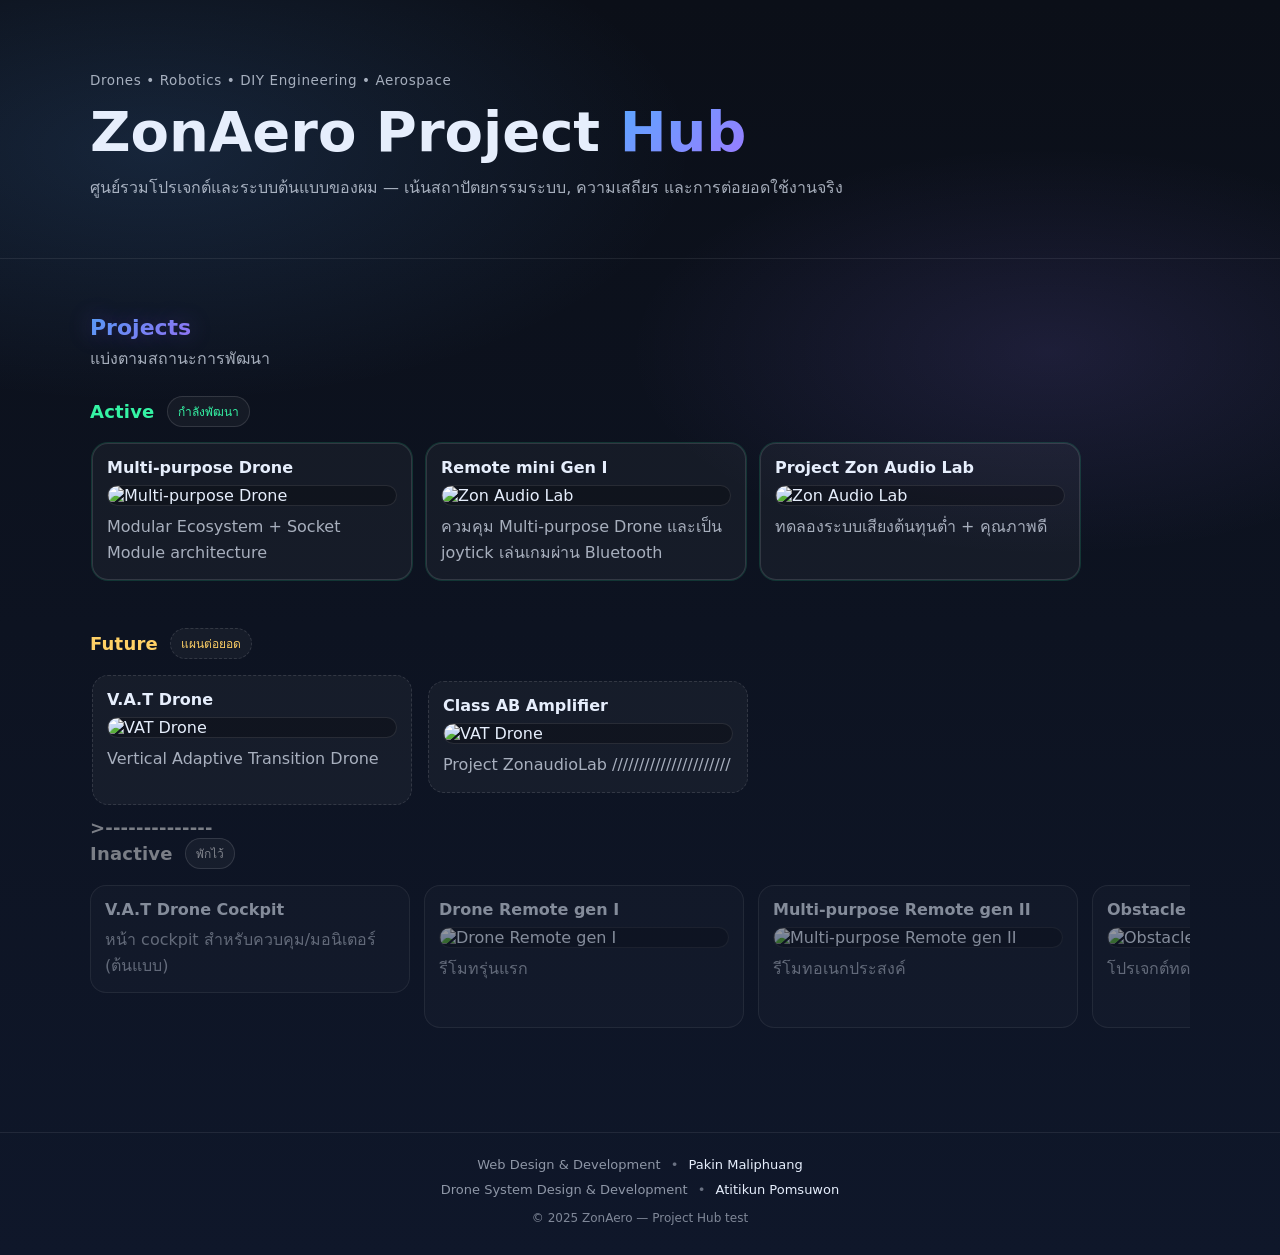
==== index.html @ 53c5eb9a "first commit" ====
<!doctype html>
<html lang="th">
<head>
  <meta charset="UTF-8" />
  <meta name="viewport" content="width=device-width, initial-scale=1.0" />
  <title>ZonAero | Project Hub</title>
  <link rel="stylesheet" href="index.css" />
</head>

<body>
  <script src="index.js"></script>
  <audio id="bootSound" preload="auto">
    <source src="audio/boost.mp3" type="audio/mpeg">
  </audio>
  <!-- HERO (Compact + Bigger Text) -->
  <header class="hero hero-compact" id="top">
    <div class="container">
      <div class="hero-mini reveal">
        <div class="hero-eyebrow">
          Drones • Robotics • DIY Engineering • Aerospace
        </div>

        <h1 class="hero-title">
          ZonAero Project <span>Hub</span>
        </h1>

        <p class="hero-sub">
          ศูนย์รวมโปรเจกต์และระบบต้นแบบของผม — เน้นสถาปัตยกรรมระบบ,
          ความเสถียร และการต่อยอดใช้งานจริง
        </p>
      </div>
    </div>
  </header>

  <main>
    <!-- PROJECTS -->
    <section class="section" id="projects">
      <div class="container">
        <h2 class="section-title reveal"><span class="bluetexT">Projects</span></h2>
        <p class="section-desc reveal">
          แบ่งตามสถานะการพัฒนา
        </p>

        <!-- ACTIVE -->
        <div class="block reveal">
          <div class="block-head">
            <h3 class="block-title active">Active</h3>
            <span class="block-tag active">กำลังพัฒนา</span>
          </div>

          <div class="hlist" aria-label="Active projects">
            <a class="card-link" href="Multi_purpose_drone_infor.html">
              <div class="card project active">
                <h3>Multi-purpose Drone</h3>
                <img src="images/Multi_purpose_Drone.jpg" alt="Multi-purpose Drone">
                <p>Modular Ecosystem + Socket Module architecture</p>
              </div>
            </a>

            <a class="card-link" href="Remote_mini_gen2_infor.html">
              <div class="card project active">
                <h3>Remote mini Gen I</h3>
                <img src="images/Remote_mini_gen2.jpg" alt="Zon Audio Lab">
                <p>ควมคุม Multi-purpose Drone และเป็น joytick เล่นเกมผ่าน Bluetooth</p>
              </div>
            </a>

            <div class="card project active">
              <h3>Project Zon Audio Lab</h3>
              <img src="images/ZonaudioLab.jpg" alt="Zon Audio Lab">
              <p>ทดลองระบบเสียงต้นทุนต่ำ + คุณภาพดี</p>
            </div>
          </div>
        </div>

        <!-- FUTURE -->
        <div class="block reveal">
          <div class="block-head">
            <h3 class="block-title future">Future</h3>
            <span class="block-tag future">แผนต่อยอด</span>
          </div>

          <div class="hlist" aria-label="Future projects">
            <div class="card project future">
              <h3>V.A.T Drone</h3>
              <img src="images/vat-drone.jpg" alt="VAT Drone">
              <p>Vertical Adaptive Transition Drone</p>
            </div>

          <div class="hlist" aria-label="Future projects">
            <div class="card project future">
              <h3>Class AB Amplifier</h3>
              <img src="images/ClassABAmp.jpg" alt="VAT Drone">
              <p>Project ZonaudioLab //////////////////////</p>
            </div>
          </div>
        </div>
        
        <div class="container"> 
          <h3 class="block-title inactive">>--------------</h3>
        </div>

        <!-- INACTIVE -->
        <div class="block reveal">
          <div class="block-head">
            <h3 class="block-title inactive">Inactive</h3>
            <span class="block-tag inactive">พักไว้</span>
          </div>

          <div class="hlist" aria-label="Inactive projects">
            <!-- ถ้าคุณยังอยากเก็บ cockpit เป็น inactive ใส่ไว้ได้ -->
            <a class="card-link" href="VAT_Drone_Controll.html">
              <div class="card project inactive">
                <h3>V.A.T Drone Cockpit</h3>
                <p>หน้า cockpit สำหรับควบคุม/มอนิเตอร์ (ต้นแบบ)</p>
              </div>
            </a>

            <div class="card project inactive">
              <h3>Drone Remote gen I</h3>
              <img src="images/Multi_purpose_Remote.jpg" alt="Drone Remote gen I">
              <p>รีโมทรุ่นแรก</p>
            </div>

            <div class="card project inactive">
              <h3>Multi-purpose Remote gen II</h3>
              <img src="images/Remote_gen_2.jpg" alt="Multi-purpose Remote gen II">
              <p>รีโมทอเนกประสงค์</p>
            </div>

            <div class="card project inactive">
              <h3>Obstacle Avoid Robot</h3>
              <img src="images/what_the_fuxk.jpg" alt="Obstacle Avoid Robot">
              <p>โปรเจกต์ทดลอง</p>
            </div>

            <div class="card project inactive">
              <h3>สถานีตรวจวัดภัยธรรมชาติ</h3>
              <img src="images/plan_B.jpg" alt="Disaster Monitoring Station">
              <p>แนวคิดสถานีตรวจวัดภัยธรรมชาติ (Plan B)</p>
            </div>
          </div>
        </div>

      </div>
    </section>
  </main>

  <footer>
  <div class="container footer-credit">

    <div class="credit-line">
      <span class="role">Web Design & Development</span>
      <span class="dot">•</span>
      <span class="name">Pakin Maliphuang</span>
    </div>

    <div class="credit-line">
      <span class="role">Drone System Design & Development</span>
      <span class="dot">•</span>
      <span class="name">Atitikun Pomsuwon</span>
    </div>

    <p class="copyright">
      © 2025 ZonAero — Project Hub test
    </p>

  </div>
</footer>
</body>
</html>
---- index.css ----
:root{
  --bg:#0b0f18;
  --bg2:#0f172a;
  --text:#e6eefc;
  --muted: rgba(230,238,252,.7);
  --line: rgba(255,255,255,.12);
  --brand:#5aa7ff;
  --brand2:#9b7bff;

  --active:#35f3a4;
  --future:#ffd166;
  --inactive:rgba(255,255,255,.45);

  --radius:16px;
}

*{ box-sizing:border-box; }

html{
  overflow-x:hidden;
  overflow-y:auto;
  scroll-behavior:auto;
}

body{
  margin:0;
  font-family: system-ui, Arial, sans-serif;
  background:
    radial-gradient(900px 420px at 12% 12%, rgba(90,167,255,.14), transparent 60%),
    radial-gradient(700px 340px at 82% 28%, rgba(155,123,255,.12), transparent 60%),
    linear-gradient(180deg, var(--bg), var(--bg2));
  color:var(--text);
}

/* ---------- HERO (compact แต่ใหญ่ขึ้น) ---------- */
.hero-compact{
  padding: 72px 0 56px;
  border-bottom: 1px solid rgba(255,255,255,.08);
}

.container{
  width:min(1100px, 92vw);
  margin:auto;
}

.hero-mini{
  max-width: 860px;
}

.hero-eyebrow{
  font-size: 13.5px;
  letter-spacing: .6px;
  color: var(--muted);
  margin-bottom: 14px;
}

.hero-title{
  margin:0 0 12px;
  font-size: clamp(36px, 5.2vw, 56px);
  line-height: 1.08;
}

.hero-title span{
  background: linear-gradient(135deg, var(--brand), var(--brand2));
  -webkit-background-clip:text;
  background-clip:text;
  color:transparent;
}

.hero-sub{
  margin:0;
  color: var(--muted);
  line-height: 1.75;
  max-width: 760px;
  font-size: 16px;
}

/* ---------- Sections ---------- */
.section{
  padding: 56px 0;
}

.section-title{
  margin:0 0 6px;
  font-size: 22px;
}

.section-desc{
  margin:0 0 24px;
  color: var(--muted);
  line-height: 1.6;
}

/* กัน parent ปิดการเลื่อนโดยไม่ตั้งใจ */
.section, .container, .block{
  overflow: visible;
}

/* ---------- Blocks ---------- */
.block{ margin-bottom: 36px; }

.block-head{
  display:flex;
  align-items:center;
  gap:12px;
  margin-bottom: 10px;
}

.block-title{
  margin:0;
  font-size: 18px;
  letter-spacing: .2px;
}

.block-title.active{ color: var(--active); }
.block-title.future{ color: var(--future); }
.block-title.inactive{ color: var(--inactive); }

.block-tag{
  font-size: 12px;
  padding: 5px 10px;
  border-radius: 999px;
  border:1px solid var(--line);
  background: rgba(255,255,255,.04);
}

.block-tag.active{ color: var(--active); }
.block-tag.future{ color: var(--future); border-style:dashed; }
.block-tag.inactive{ color: var(--inactive); }

/* ---------- Horizontal list (FIX: เลื่อนได้จริง) ---------- */
.hlist{
  display:flex;
  gap:14px;

  overflow-x: auto !important;
  overflow-y: hidden;

  padding: 6px 2px 12px;

  /* ลื่นบนมือถือ/ทัชแพด */
  -webkit-overflow-scrolling: touch;
  scroll-behavior: smooth;

  /* สำคัญ: ให้ gesture ไปทาง X ได้จริง */
  touch-action: pan-x;
  overscroll-behavior-x: contain;

  /* snap ให้ดูพรีเมียม */
  scroll-snap-type:x mandatory;
}

.hlist > *{
  flex: 0 0 auto;         /* สำคัญ: กันยุบ */
  scroll-snap-align:start;
}

/* scrollbar แนวนอนแบบสุภาพ */
.hlist::-webkit-scrollbar{ height: 8px; }
.hlist::-webkit-scrollbar-track{ background: transparent; }
.hlist::-webkit-scrollbar-thumb{
  background: rgba(255,255,255,.14);
  border-radius: 999px;
}

/* ---------- Cards ---------- */
.card{
  width: min(320px, 82vw);
  border:1px solid rgba(255,255,255,.12);
  border-radius: var(--radius);
  padding:14px;
  background: rgba(255,255,255,.04);
  transition: transform .18s ease, border-color .18s ease, background .18s ease, opacity .18s ease;
}

.card:hover{
  transform: translateY(-2px);
  border-color: rgba(255,255,255,.20);
  background: rgba(255,255,255,.06);
}

.card h3{ margin:0 0 8px; font-size: 16px; }
.card p{ margin:8px 0 0; color: var(--muted); line-height: 1.6; }

.project img{
  width:100%;
  height:auto;
  border-radius: 12px;
  margin-top: 8px;
  display:block;
  border: 1px solid rgba(255,255,255,.10);
  background: rgba(0,0,0,.25);
}

.card-link{
  text-decoration:none;
  color: inherit;
  display:block;
}

/* state differences */
.card.active{ box-shadow: 0 0 0 1px rgba(53,243,164,.16); }
.card.future{ border-style:dashed; }
.card.inactive{ opacity:.55; }
.card.inactive:hover{ opacity:.78; }

/* ---------- Footer ---------- */
footer{
  border-top:1px solid rgba(255,255,255,.08);
  padding:18px 0;
  color:var(--muted);
  font-size: 13px;
}

/* ---------- Reveal ---------- */
.reveal{
  opacity:0;
  transform:translateY(18px);
  transition: opacity .55s ease, transform .55s ease;
  will-change: opacity, transform;
}
.reveal.show{
  opacity:1;
  transform:none;
}

/* ---------- Mobile ---------- */
@media (max-width: 600px){
  .hero-compact{ padding: 60px 0 44px; }
  .hero-title{ font-size: clamp(34px, 8vw, 46px); }
  .hero-sub{ font-size: 15px; }
  .section{ padding: 46px 0; }
}
/* ---------- Popular Credit Style ---------- */
.footer-credit{
  text-align:center;
  font-size:13px;
  color:var(--muted);
}

.credit-line{
  margin: 4px 0;
  line-height: 1.6;
}

.credit-line .role{
  opacity:.85;
}

.credit-line .dot{
  margin: 0 6px;
  opacity:.6;
}

.credit-line .name{
  color: var(--text);
  font-weight: 500;
}

.copyright{
  margin-top: 10px;
  font-size:12px;
  opacity:.75;
}

.bluetexT{
  background: linear-gradient(135deg, rgba(90,167,255,.95), rgba(155,123,255,.95));
  -webkit-background-clip: text;
  background-clip:text;
  color: transparent;
  font-weight: 900;
  text-shadow: 0 0 22px rgba(135, 102, 255, 0.336);
}
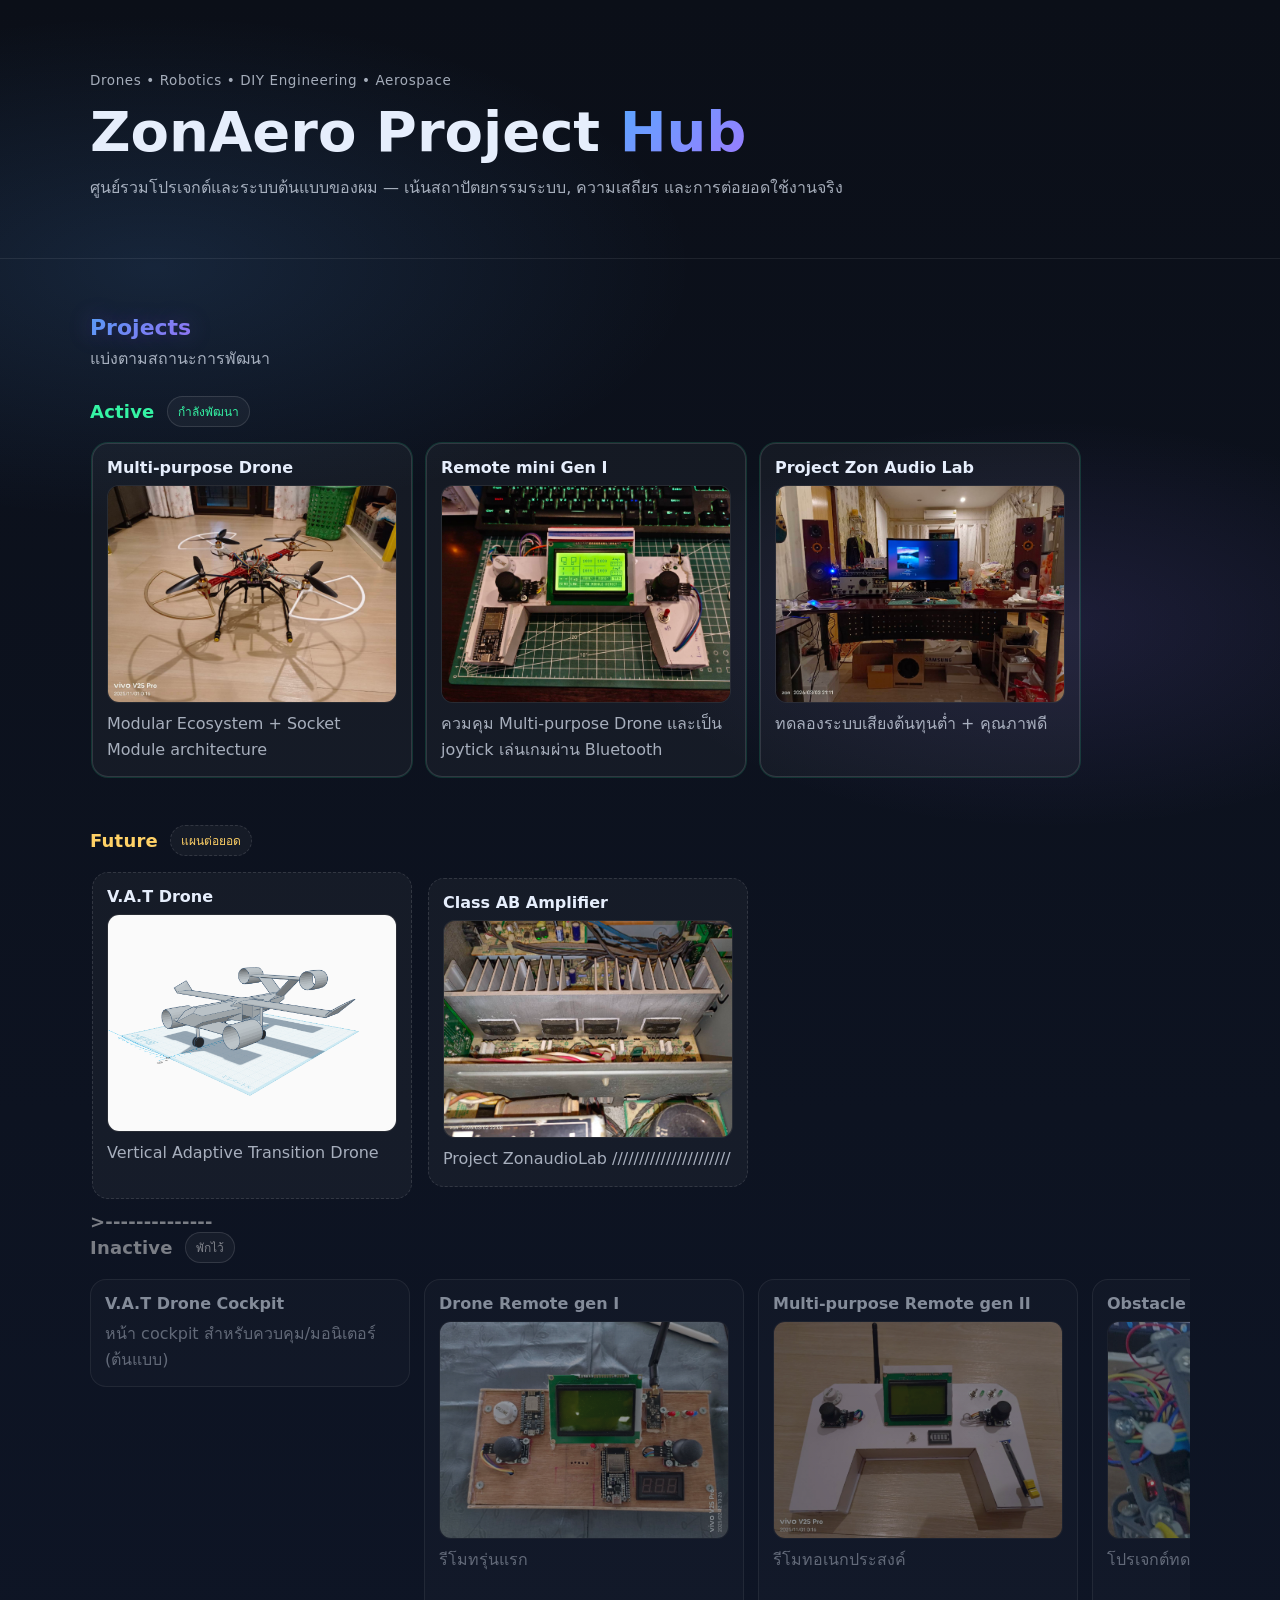
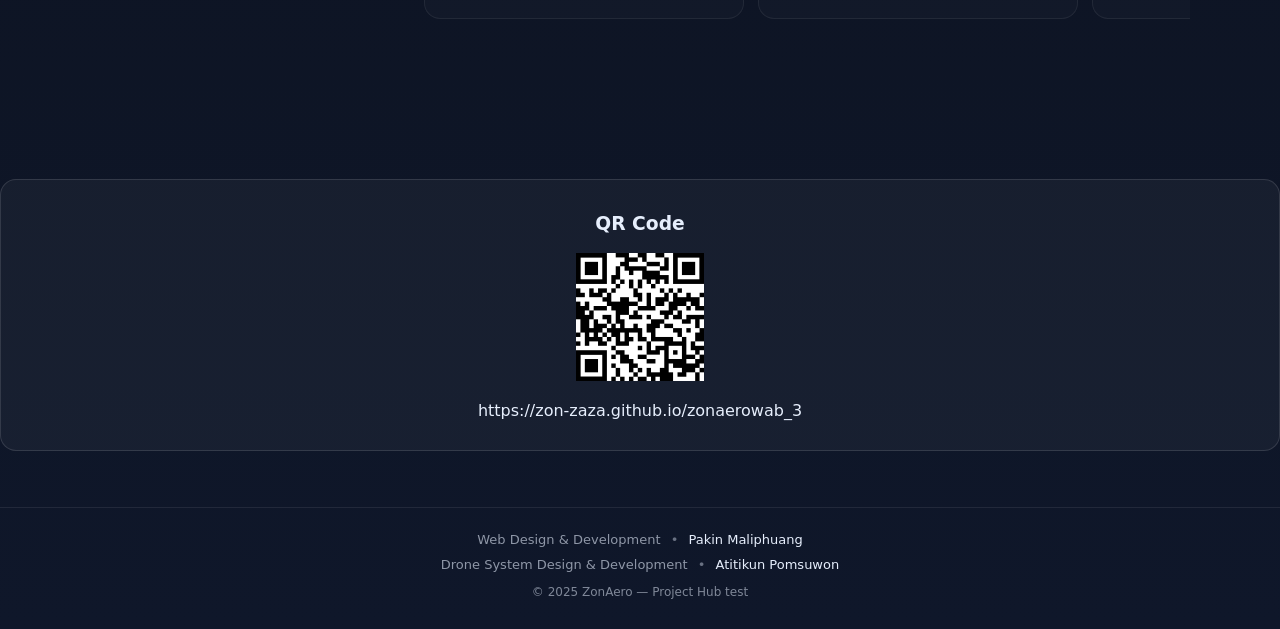
==== commit 23d96b2d: "001" ====
--- a/index.html
+++ b/index.html
@@ -144,6 +144,15 @@
 
       </div>
     </section>
+
+    <section class="section">
+      <div class="center">
+        <h3>QR Code</h3>
+        <img src="ZonAeroWab_3_QRCode_Main.png" alt="Zon Audio Lab">
+        <p>https://zon-zaza.github.io/zonaerowab_3</p>
+      </div>
+    </section>
+
   </main>
 
   <footer>
--- a/index.css
+++ b/index.css
@@ -198,6 +198,15 @@
   display:block;
 }
 
+.center {
+  text-align: center;
+  border:1px solid rgba(255,255,255,.12);
+  border-radius: var(--radius);
+  padding:14px;
+  background: rgba(255,255,255,.04);
+  transition: transform .18s ease, border-color .18s ease, background .18s ease, opacity .18s ease;
+}
+
 /* state differences */
 .card.active{ box-shadow: 0 0 0 1px rgba(53,243,164,.16); }
 .card.future{ border-style:dashed; }
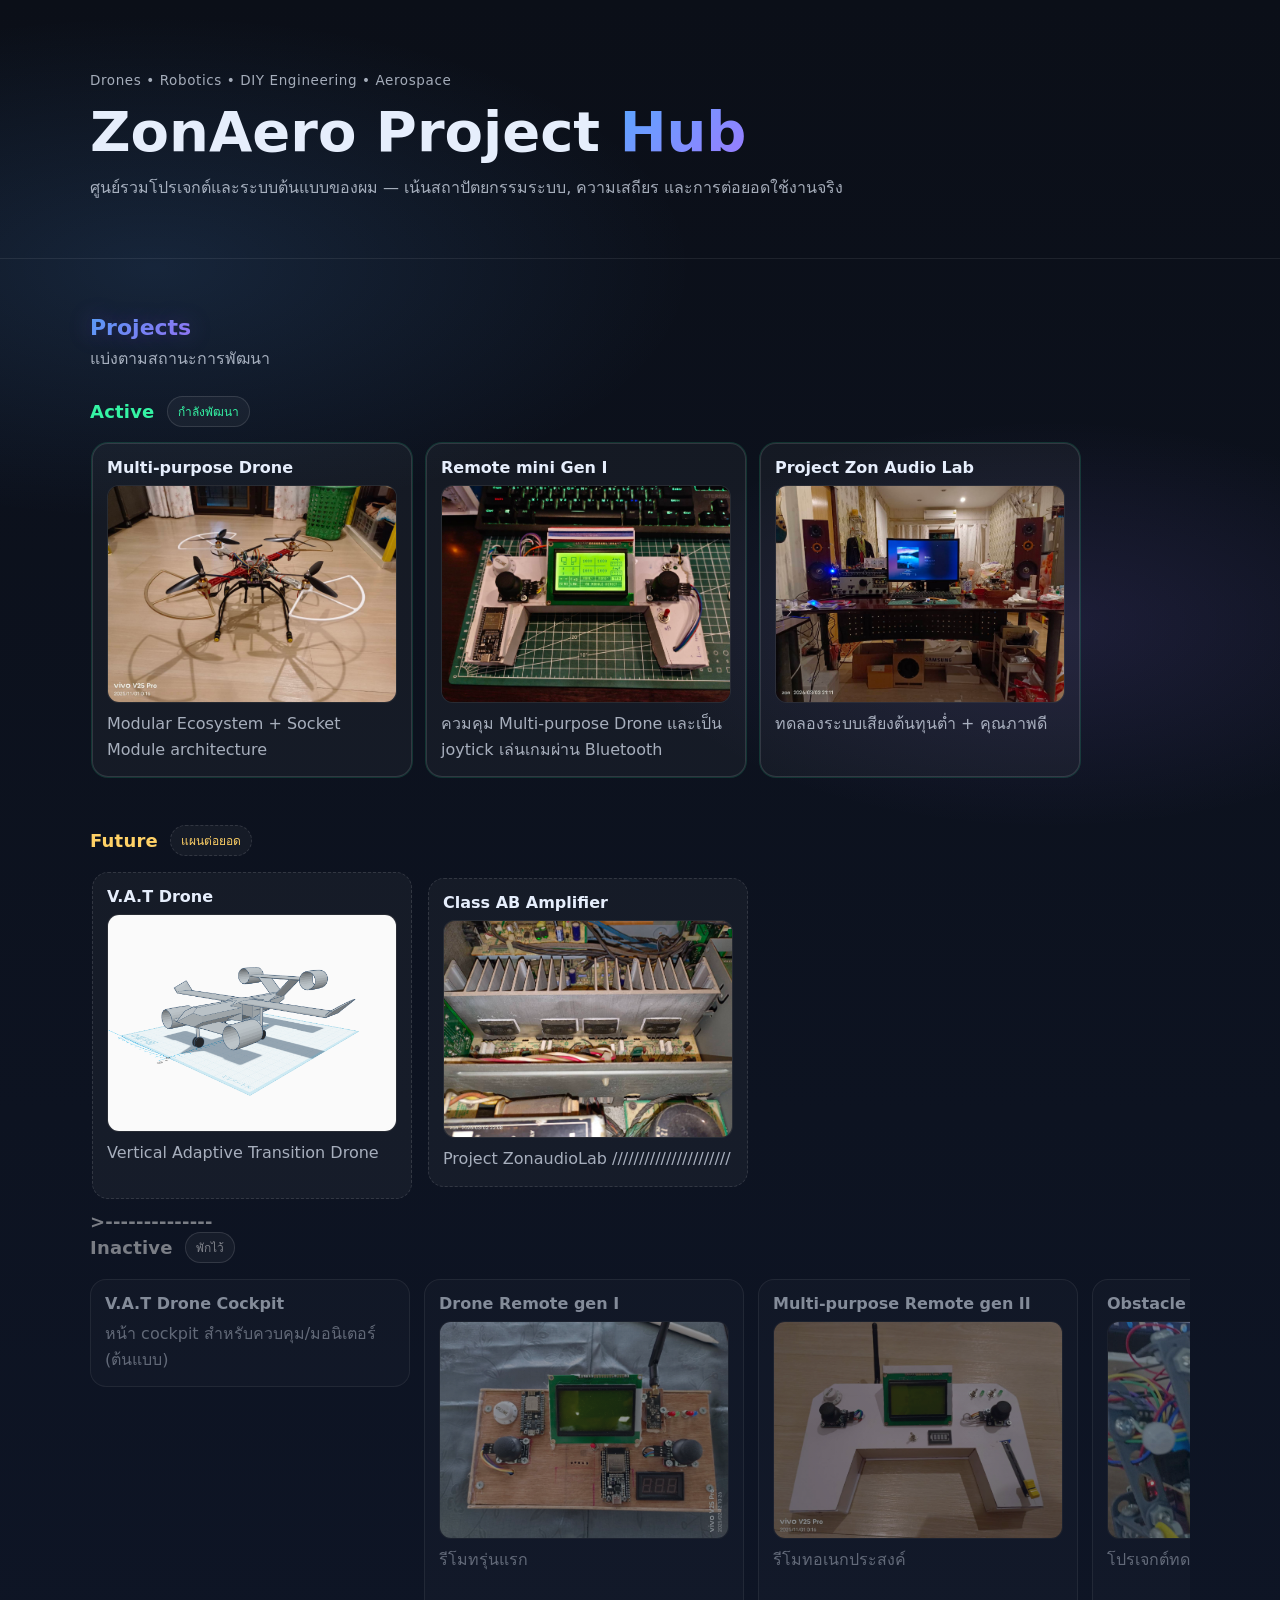
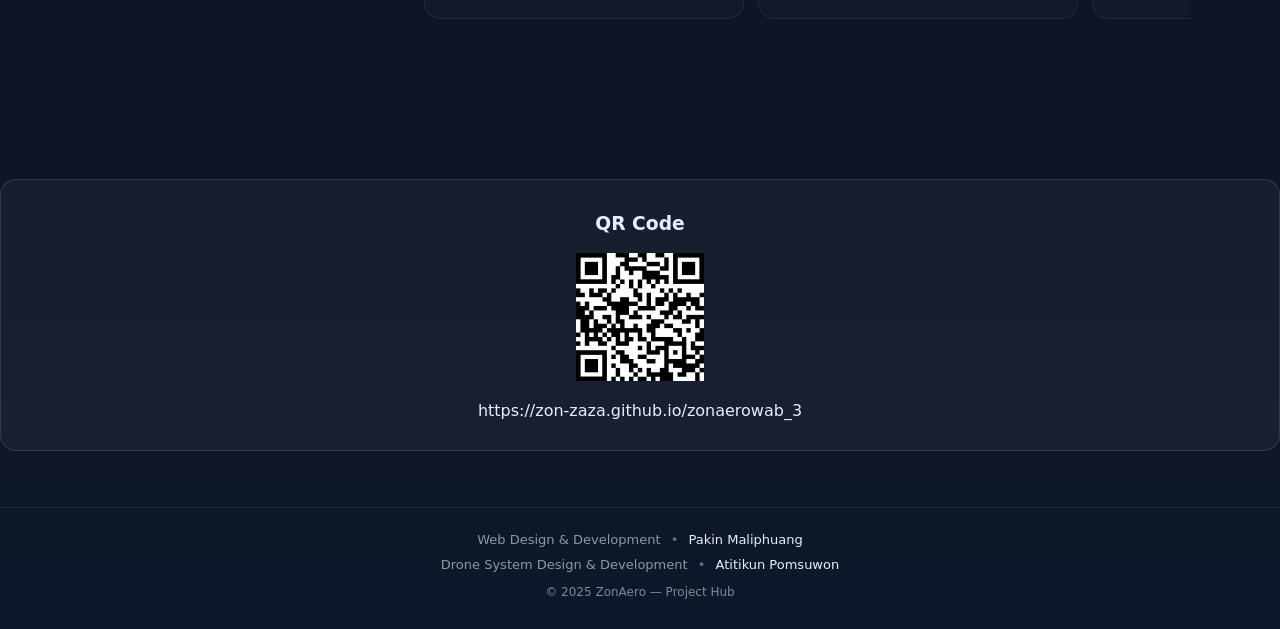
==== commit 3520e028: "003" ====
--- a/index.html
+++ b/index.html
@@ -171,7 +171,7 @@
     </div>
 
     <p class="copyright">
-      © 2025 ZonAero — Project Hub test
+      © 2025 ZonAero — Project Hub
     </p>
 
   </div>
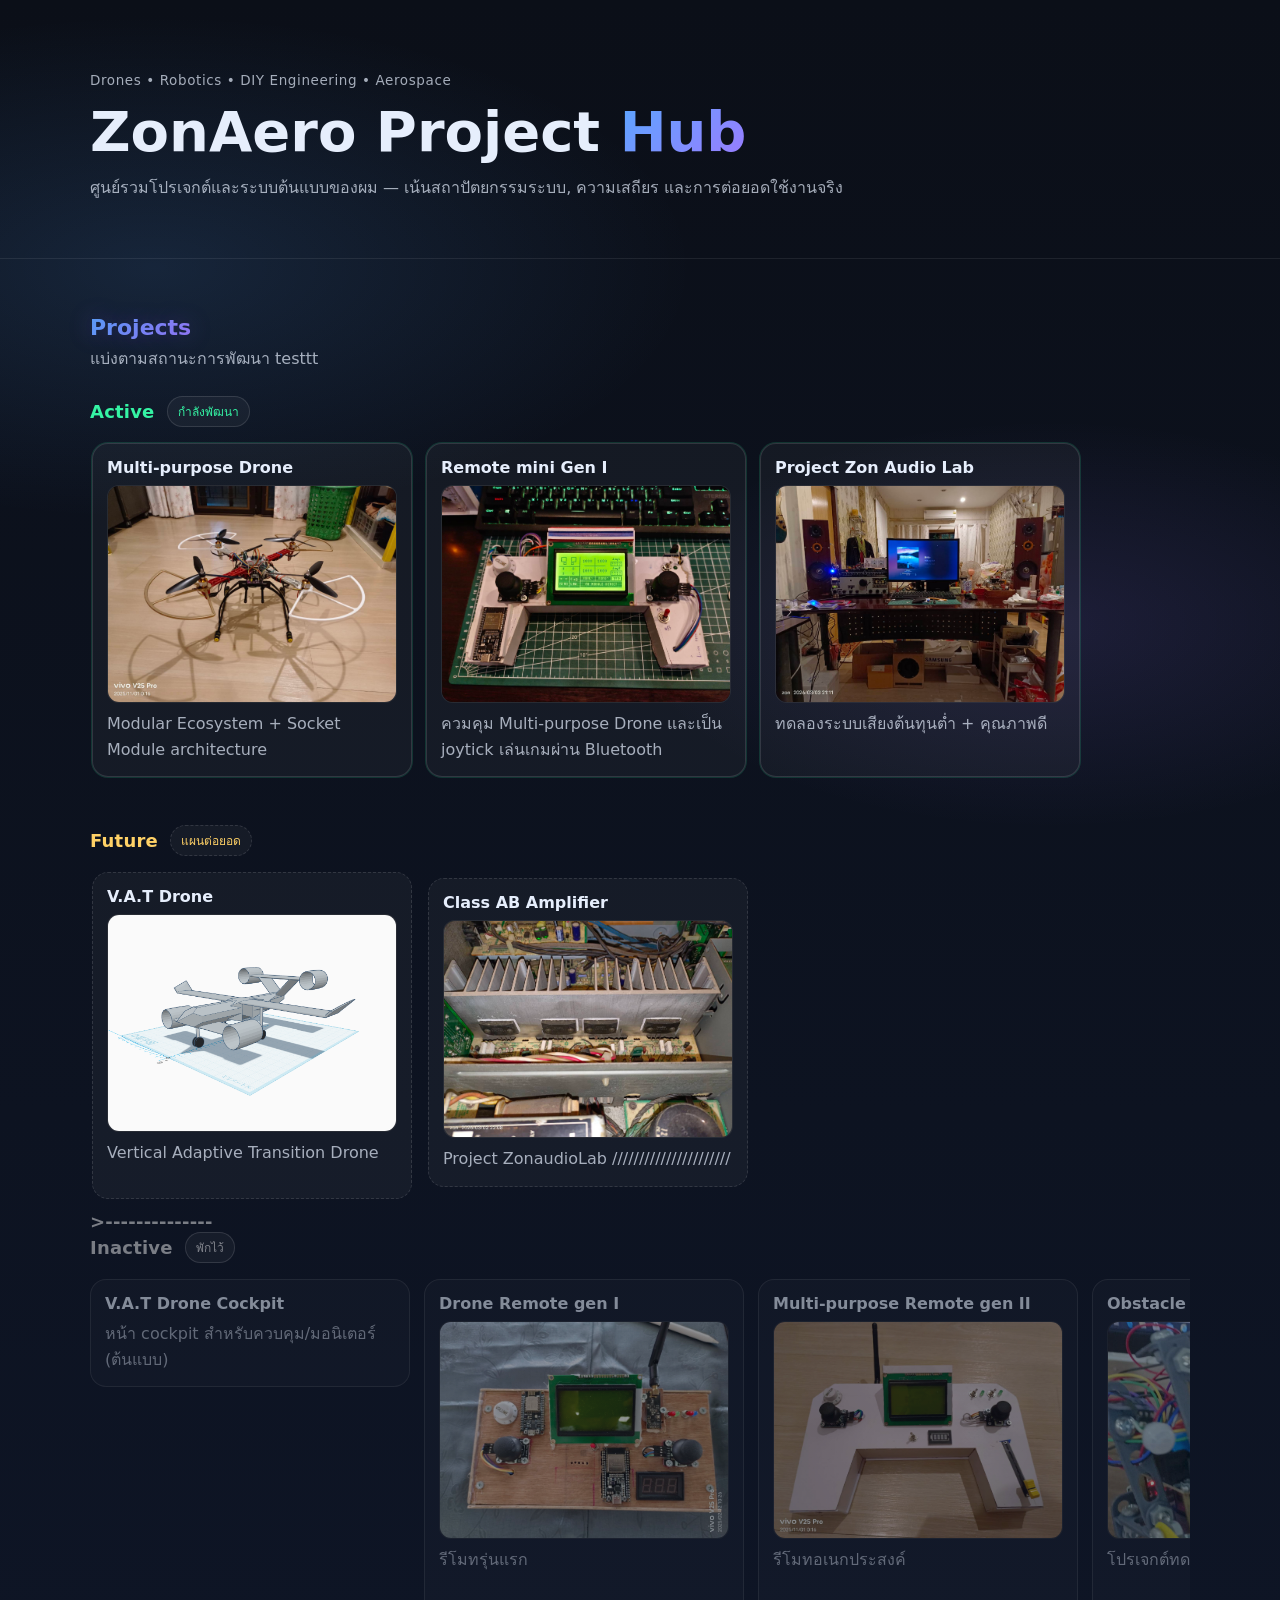
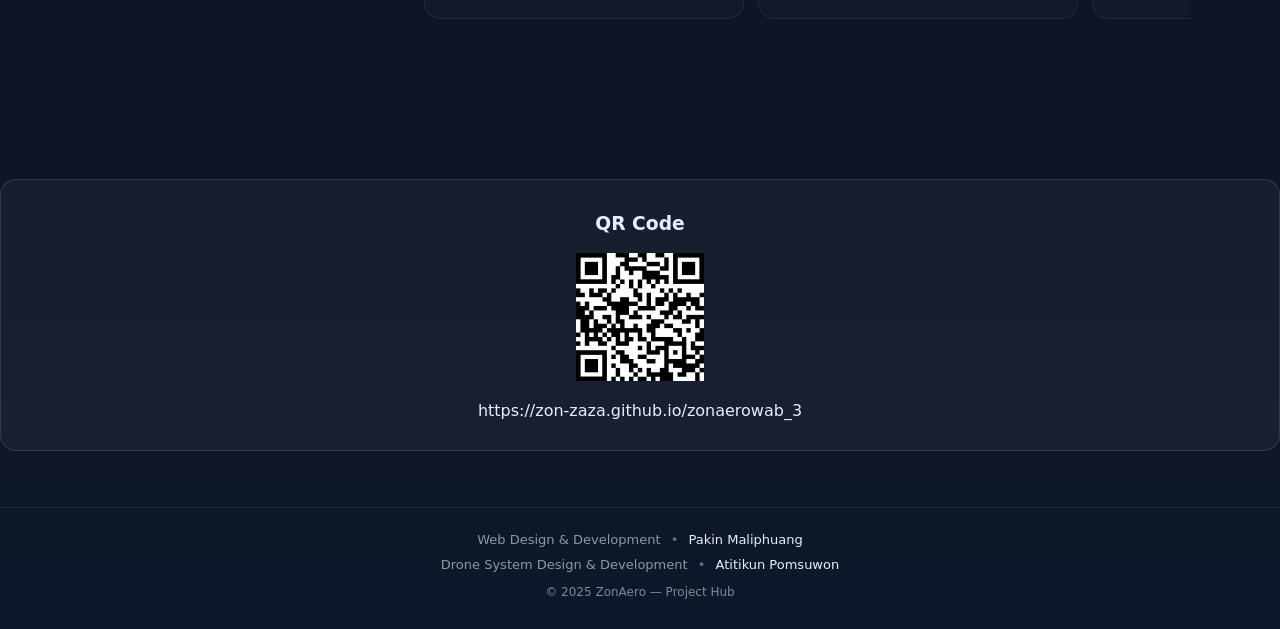
==== commit 89d5f656: "index.html を更新" ====
--- a/index.html
+++ b/index.html
@@ -38,7 +38,7 @@
       <div class="container">
         <h2 class="section-title reveal"><span class="bluetexT">Projects</span></h2>
         <p class="section-desc reveal">
-          แบ่งตามสถานะการพัฒนา
+          แบ่งตามสถานะการพัฒนา testtt
         </p>
 
         <!-- ACTIVE -->
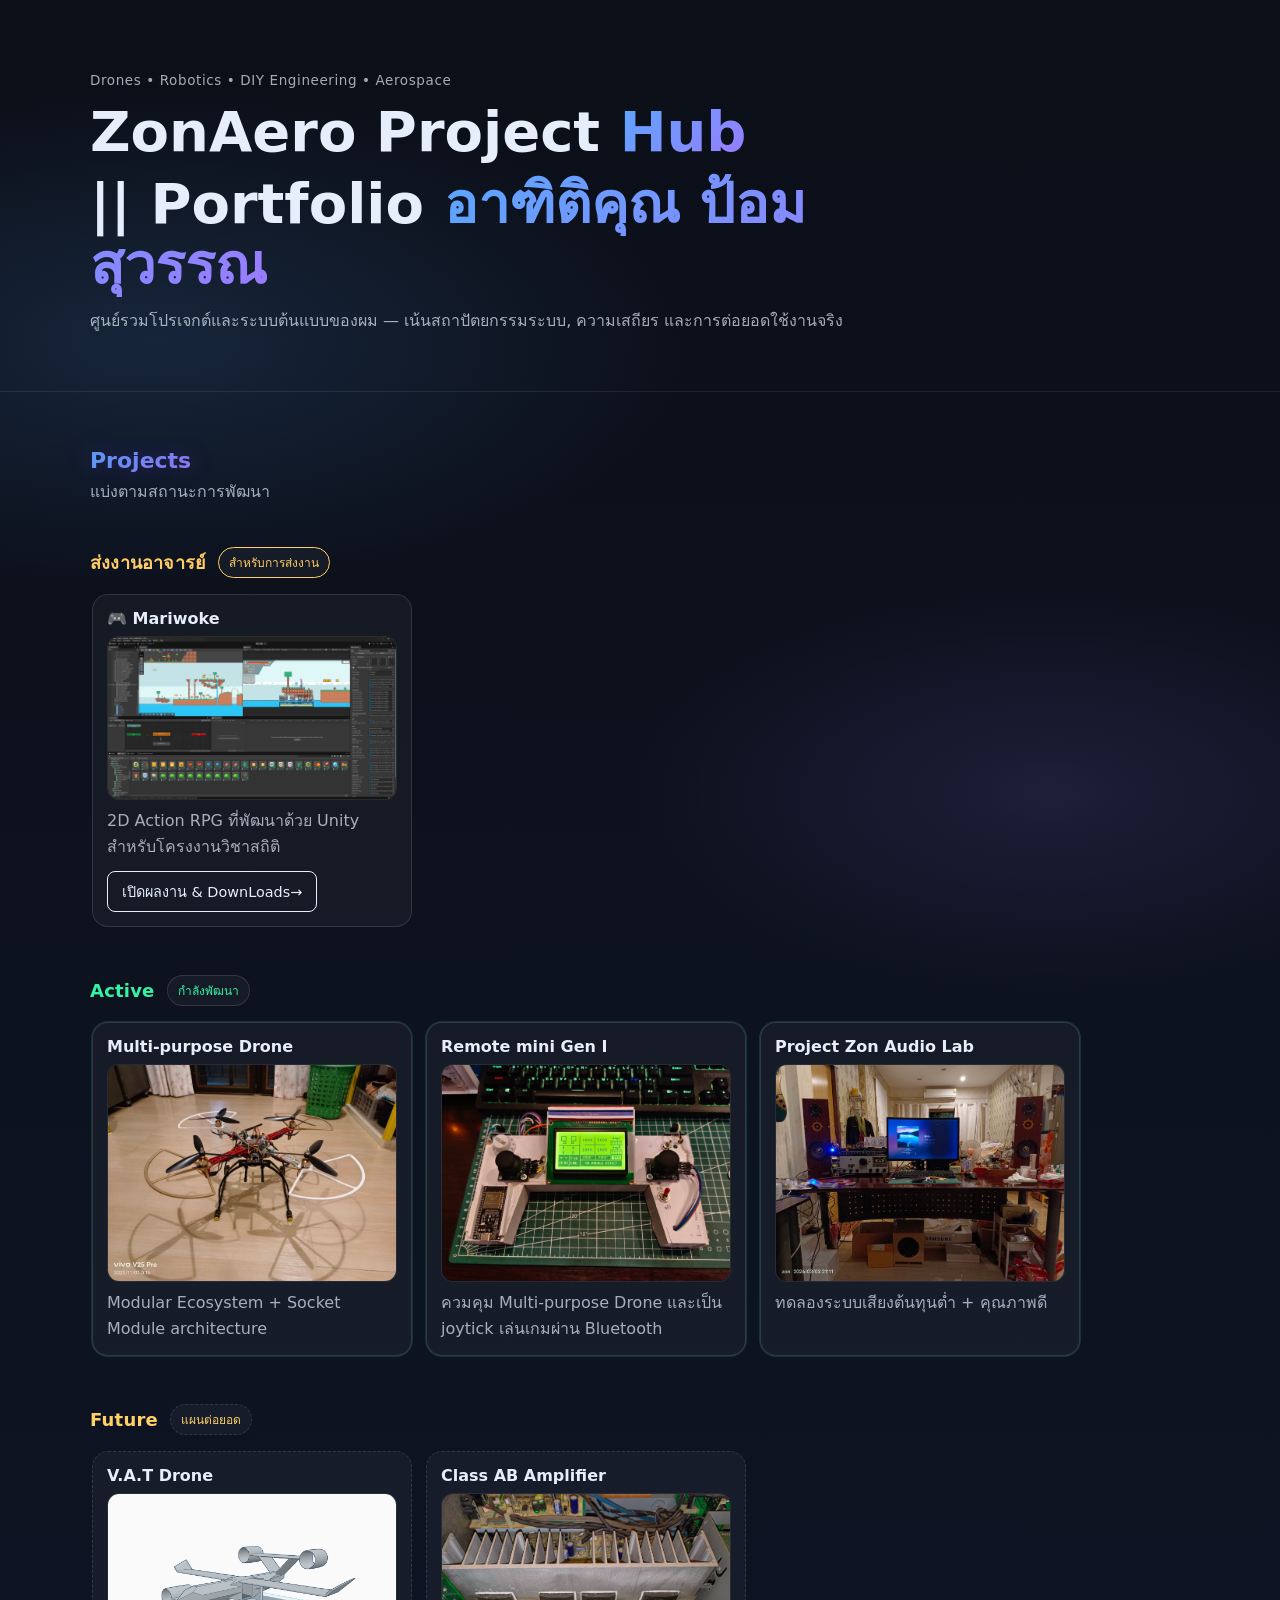
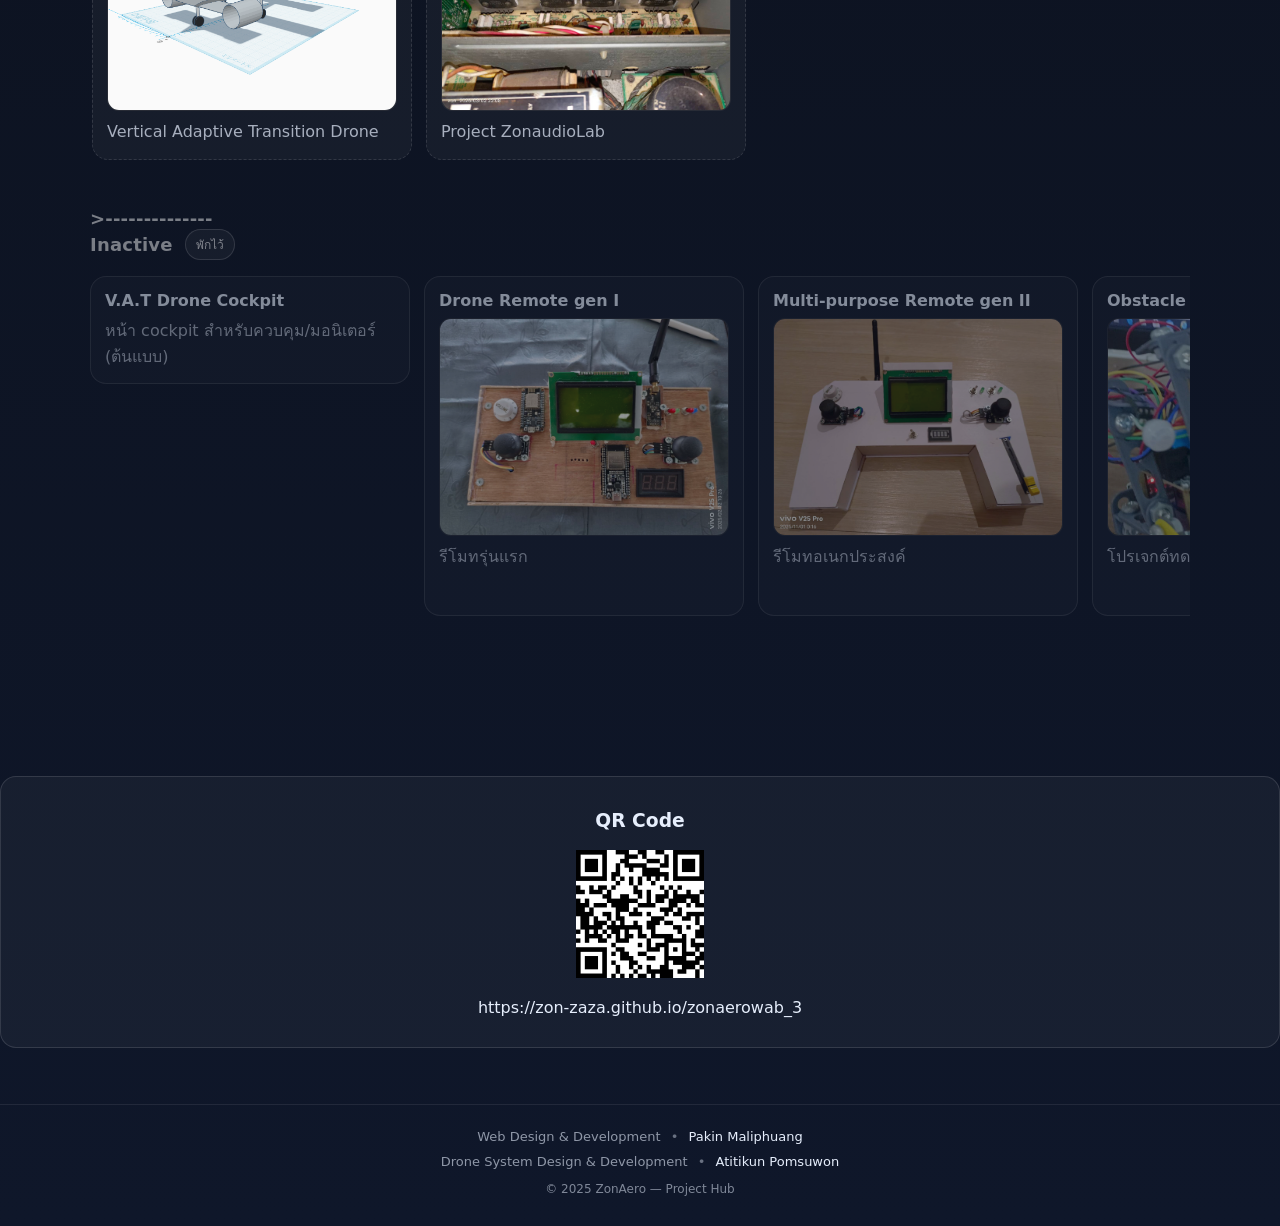
==== commit a2ba3dbe: "Mariwoke" ====
--- a/index.html
+++ b/index.html
@@ -24,6 +24,10 @@
           ZonAero Project <span>Hub</span>
         </h1>
 
+        <h1 class="hero-title">
+          || Portfolio <span>อาฑิติคุณ ป้อมสุวรรณ</span>
+        </h1>
+
         <p class="hero-sub">
           ศูนย์รวมโปรเจกต์และระบบต้นแบบของผม — เน้นสถาปัตยกรรมระบบ,
           ความเสถียร และการต่อยอดใช้งานจริง
@@ -38,9 +42,43 @@
       <div class="container">
         <h2 class="section-title reveal"><span class="bluetexT">Projects</span></h2>
         <p class="section-desc reveal">
-          แบ่งตามสถานะการพัฒนา testtt
+          แบ่งตามสถานะการพัฒนา
         </p>
 
+          <div class="hlist" aria-label="Active projects">
+
+        </div>
+        <!-- SUBMISSION -->
+        <div class="block reveal">
+          <div class="block-head">
+            <h3 class="block-title submission">ส่งงานอาจารย์</h3>
+            <span class="block-tag submission">สำหรับการส่งงาน</span>
+          </div>
+
+        <div class="hlist" aria-label="Teacher Submission">
+
+          <a class="card-link" href="Mariwoke.html">
+            <div class="card project submission">
+              <h3>🎮 Mariwoke</h3>
+
+          <img
+            src="images/Mariwoke.png"
+            alt="Mariwoke Game"
+          >
+
+          <p>
+            2D Action RPG ที่พัฒนาด้วย Unity
+            สำหรับโครงงานวิชาสถิติ
+          </p>
+
+          <span class="submission-button">
+            เปิดผลงาน & DownLoads→
+          </span>
+        </div>
+      </a>
+
+    </div>
+  </div>
         <!-- ACTIVE -->
         <div class="block reveal">
           <div class="block-head">
@@ -74,27 +112,30 @@
         </div>
 
         <!-- FUTURE -->
-        <div class="block reveal">
-          <div class="block-head">
-            <h3 class="block-title future">Future</h3>
-            <span class="block-tag future">แผนต่อยอด</span>
-          </div>
-
-          <div class="hlist" aria-label="Future projects">
-            <div class="card project future">
-              <h3>V.A.T Drone</h3>
-              <img src="images/vat-drone.jpg" alt="VAT Drone">
-              <p>Vertical Adaptive Transition Drone</p>
-            </div>
-
-          <div class="hlist" aria-label="Future projects">
-            <div class="card project future">
-              <h3>Class AB Amplifier</h3>
-              <img src="images/ClassABAmp.jpg" alt="VAT Drone">
-              <p>Project ZonaudioLab //////////////////////</p>
-            </div>
-          </div>
-        </div>
+<div class="block reveal">
+
+  <div class="block-head">
+    <h3 class="block-title future">Future</h3>
+    <span class="block-tag future">แผนต่อยอด</span>
+  </div>
+
+  <div class="hlist" aria-label="Future projects">
+
+    <div class="card project future">
+      <h3>V.A.T Drone</h3>
+      <img src="images/vat-drone.jpg" alt="VAT Drone">
+      <p>Vertical Adaptive Transition Drone</p>
+    </div>
+
+    <div class="card project future">
+      <h3>Class AB Amplifier</h3>
+      <img src="images/ClassABAmp.jpg" alt="Class AB Amplifier">
+      <p>Project ZonaudioLab</p>
+    </div>
+
+  </div>
+
+</div>
         
         <div class="container"> 
           <h3 class="block-title inactive">>--------------</h3>
--- a/index.css
+++ b/index.css
@@ -280,3 +280,129 @@
   font-weight: 900;
   text-shadow: 0 0 22px rgba(135, 102, 255, 0.336);
 }
+
+/* =========================
+   TEACHER SUBMISSION
+   ========================= */
+
+.block-title.submission {
+  color: #ffcc66;
+}
+
+.block-tag.submission {
+  color: #ffcc66;
+  border-color: #ffcc66;
+}
+
+.card.project.submission {
+  cursor: pointer;
+}
+
+.submission-button {
+  display: inline-block;
+  margin-top: 12px;
+  padding: 8px 14px;
+  border: 1px solid currentColor;
+  border-radius: 8px;
+  font-size: 0.9rem;
+}
+.download-buttons {
+  display: flex;
+  flex-wrap: wrap;
+  gap: 12px;
+  margin-top: 20px;
+}
+
+.download-button {
+  display: inline-block;
+  padding: 12px 20px;
+
+  border: 1px solid currentColor;
+  border-radius: 10px;
+
+  text-decoration: none;
+  font-weight: 600;
+
+  transition: 0.2s ease;
+}
+
+.download-button:hover {
+  transform: translateY(-2px);
+  opacity: 0.8;
+}
+.game-media {
+  width: 100%;
+  max-width: 760px;
+  margin: 0 auto;
+}
+
+.game-video {
+  display: block;
+  width: 100%;
+  aspect-ratio: 16 / 9;
+
+  object-fit: cover;
+
+  border-radius: 14px;
+  border: 1px solid rgba(255, 255, 255, 0.12);
+
+  background: #080d18;
+
+  box-shadow:
+    0 10px 40px rgba(0, 0, 0, 0.35);
+}
+
+.media-caption {
+  margin-top: 10px;
+  text-align: center;
+
+  font-size: 0.9rem;
+  opacity: 0.65;
+}
+
+.game-media {
+  width: 100%;
+  max-width: 760px;
+  margin: 0 auto;
+}
+
+.game-preview,
+.game-video {
+  display: block;
+  width: 100%;
+  aspect-ratio: 16 / 9;
+
+  object-fit: cover;
+
+  border-radius: 14px;
+  background: #080d18;
+
+  border: 1px solid rgba(255, 255, 255, 0.12);
+
+  margin-bottom: 16px;
+}
+
+.media-caption {
+  text-align: center;
+  opacity: 0.65;
+  font-size: 0.9rem;
+}
+
+.mariwoke-layout {
+  width: 100%;
+  display: grid;
+
+  grid-template-columns: 260px minmax(0, 1fr);
+
+  gap: 24px;
+  align-items: start;
+}
+
+.mariwoke-info {
+  width: 100%;
+}
+
+.game-media {
+  width: 100%;
+  min-width: 0;
+}
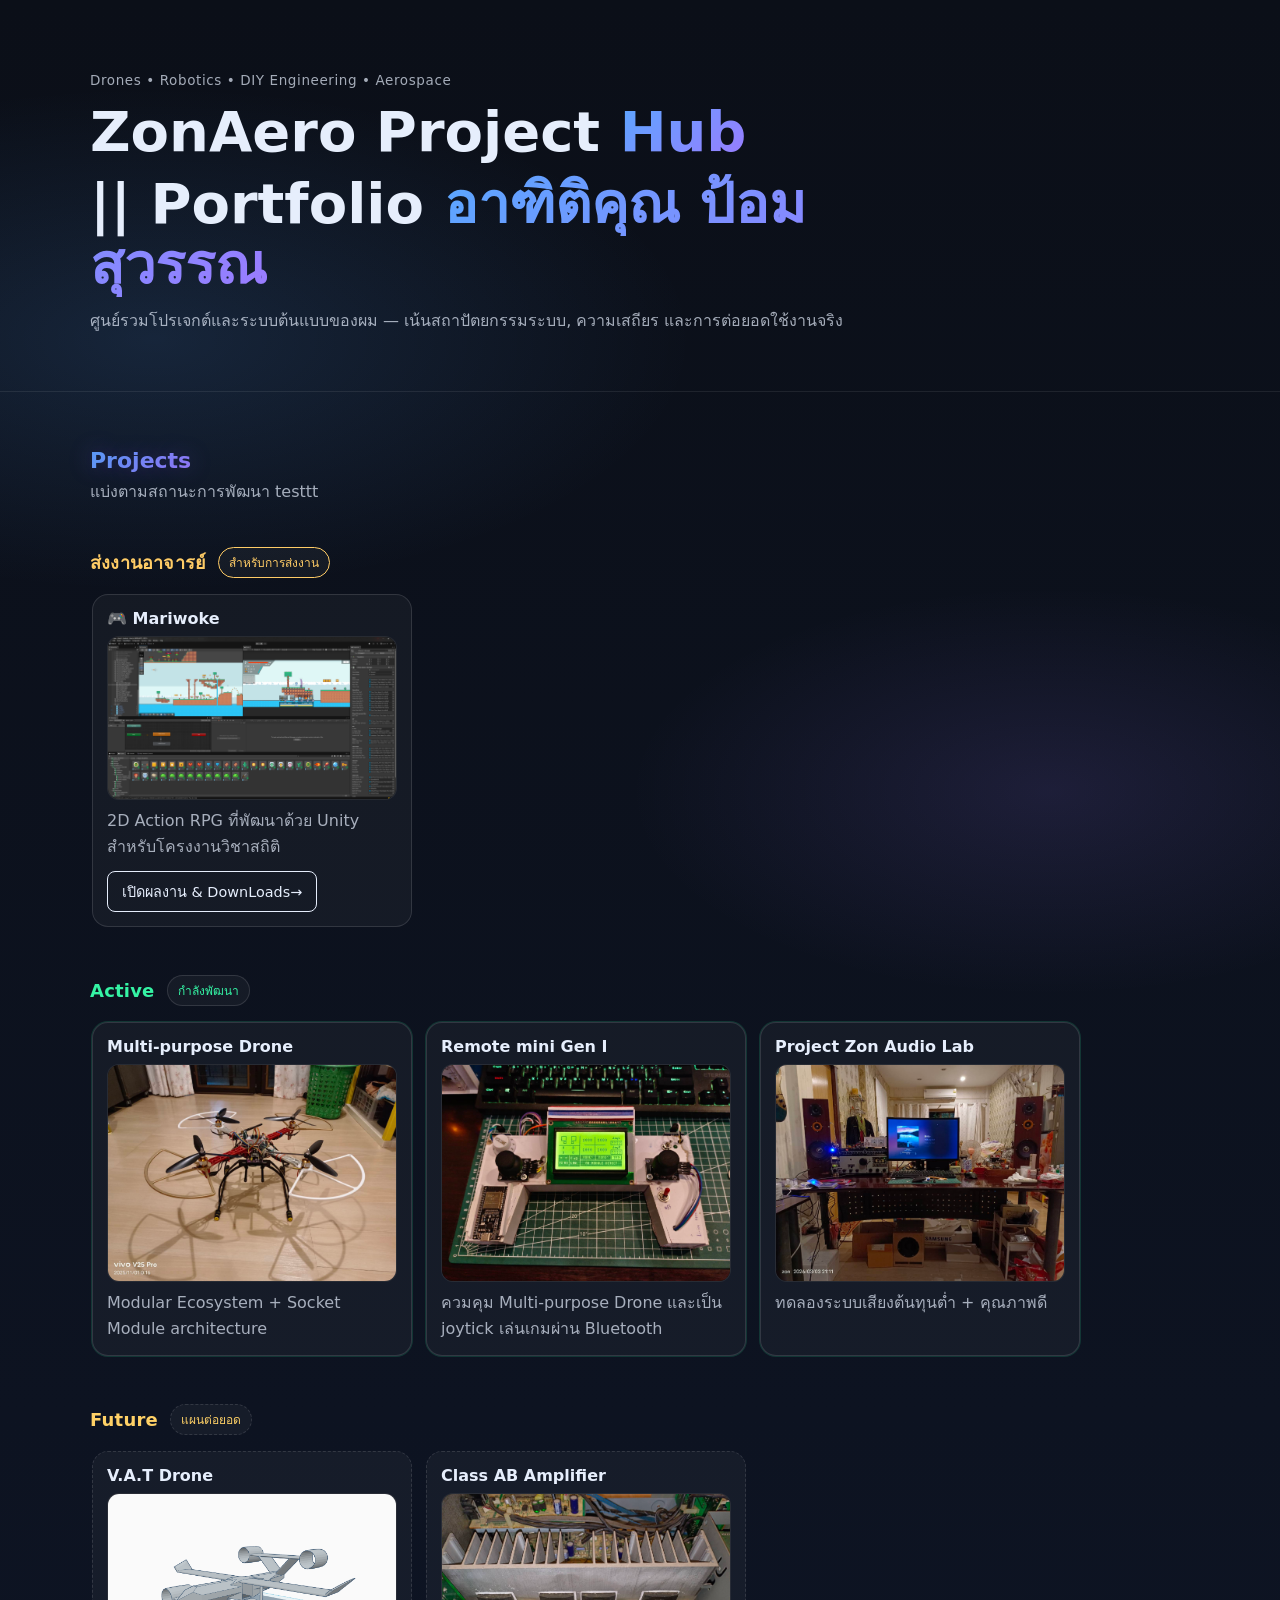
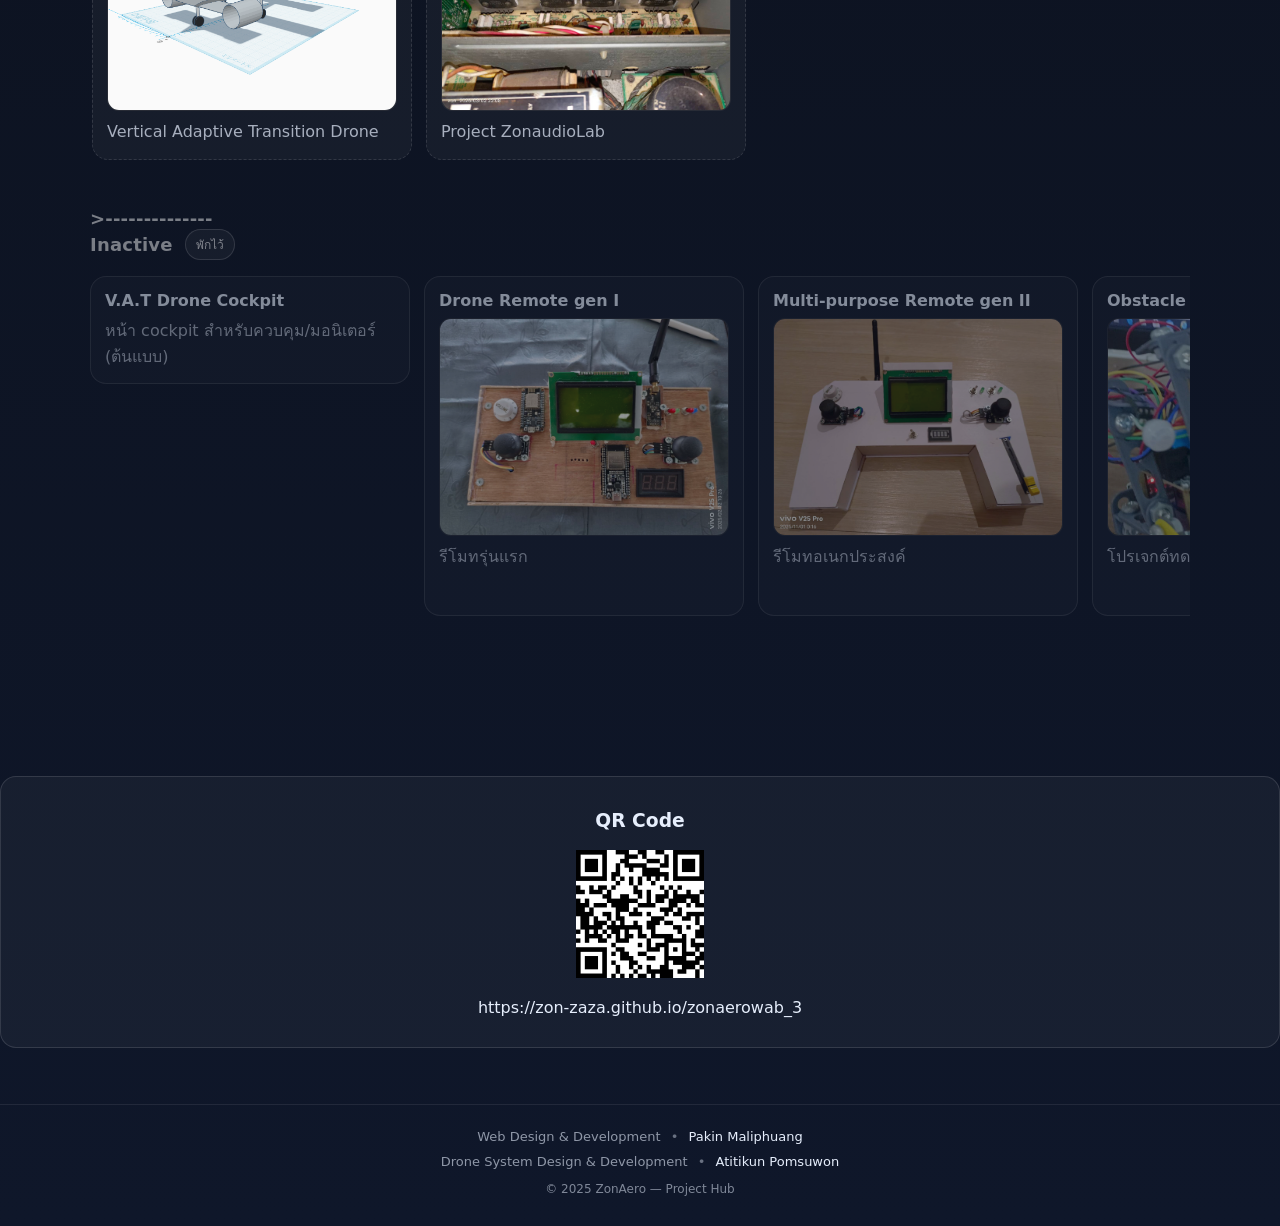
==== commit 04e88c4d: "Merge branch 'main' of https://github.com/zon-zaza/zonaerowab_3" ====
--- a/index.html
+++ b/index.html
@@ -42,7 +42,7 @@
       <div class="container">
         <h2 class="section-title reveal"><span class="bluetexT">Projects</span></h2>
         <p class="section-desc reveal">
-          แบ่งตามสถานะการพัฒนา
+          แบ่งตามสถานะการพัฒนา testtt
         </p>
 
           <div class="hlist" aria-label="Active projects">
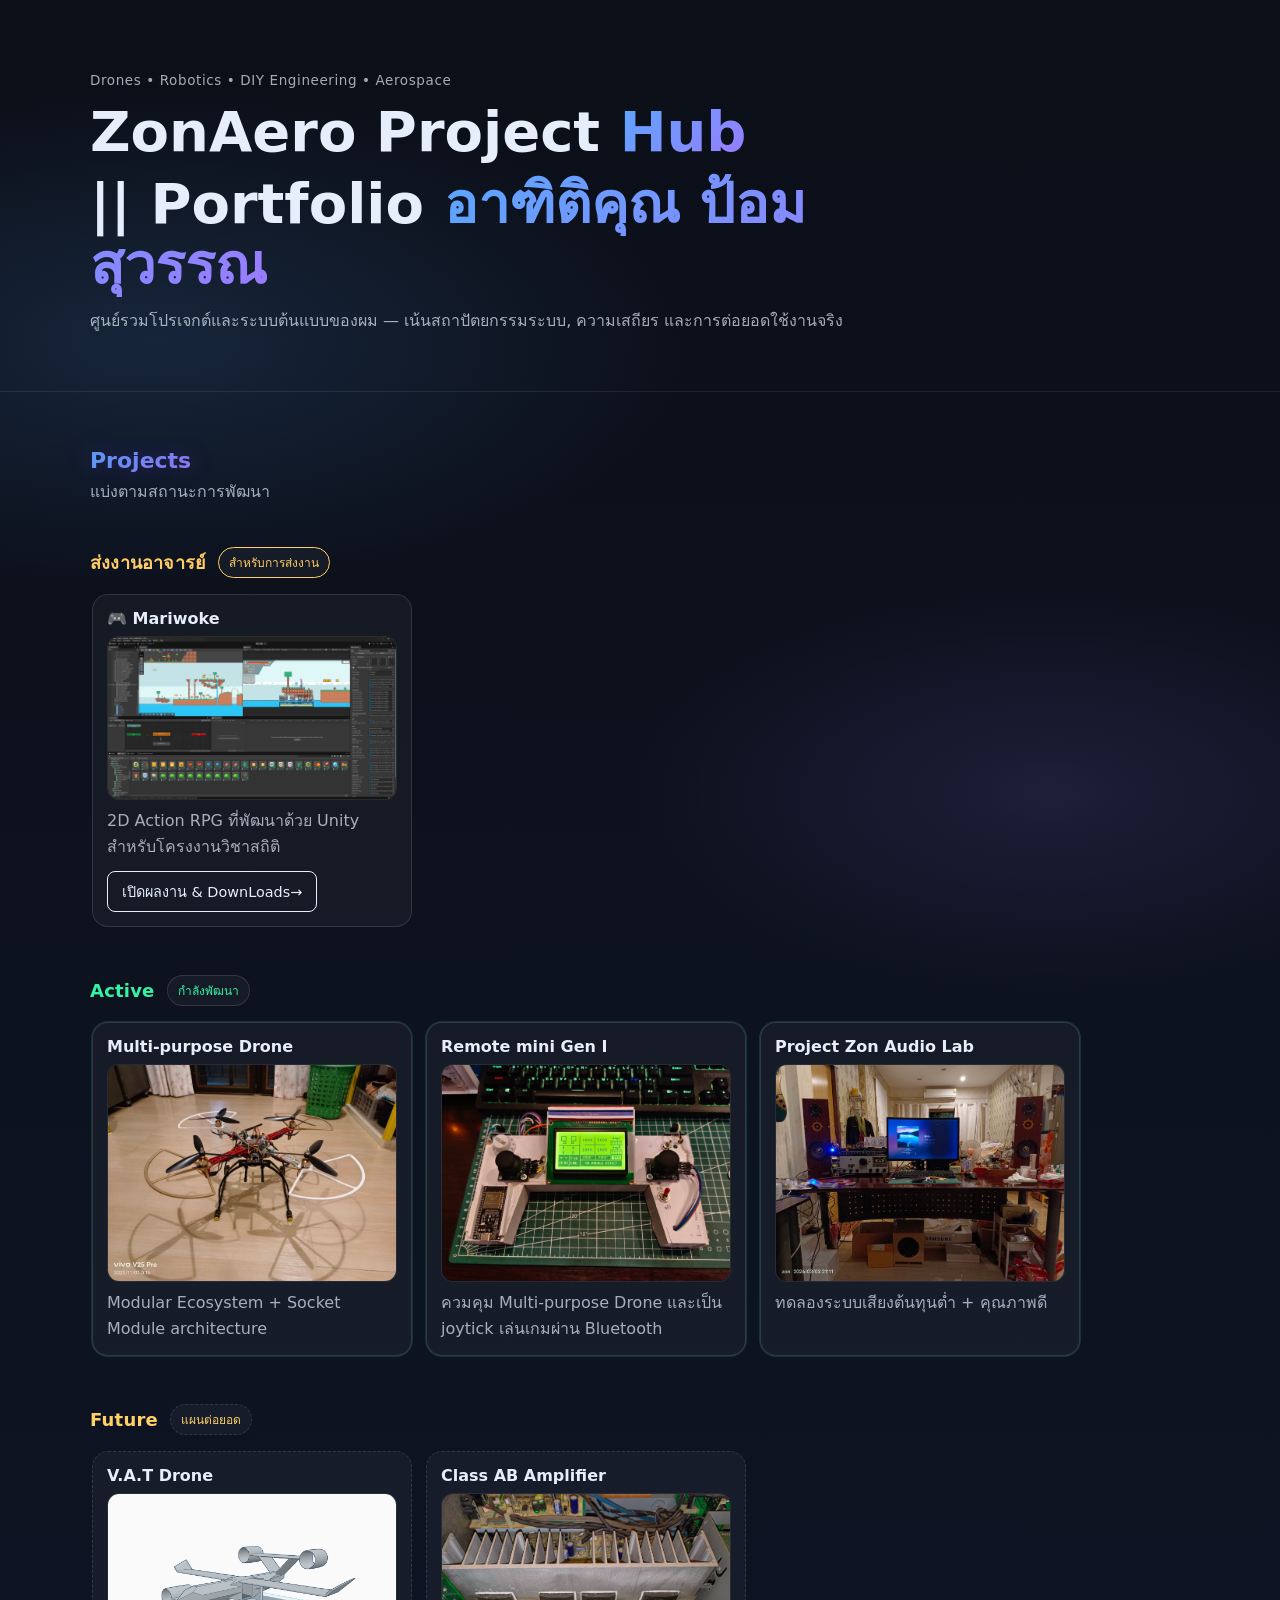
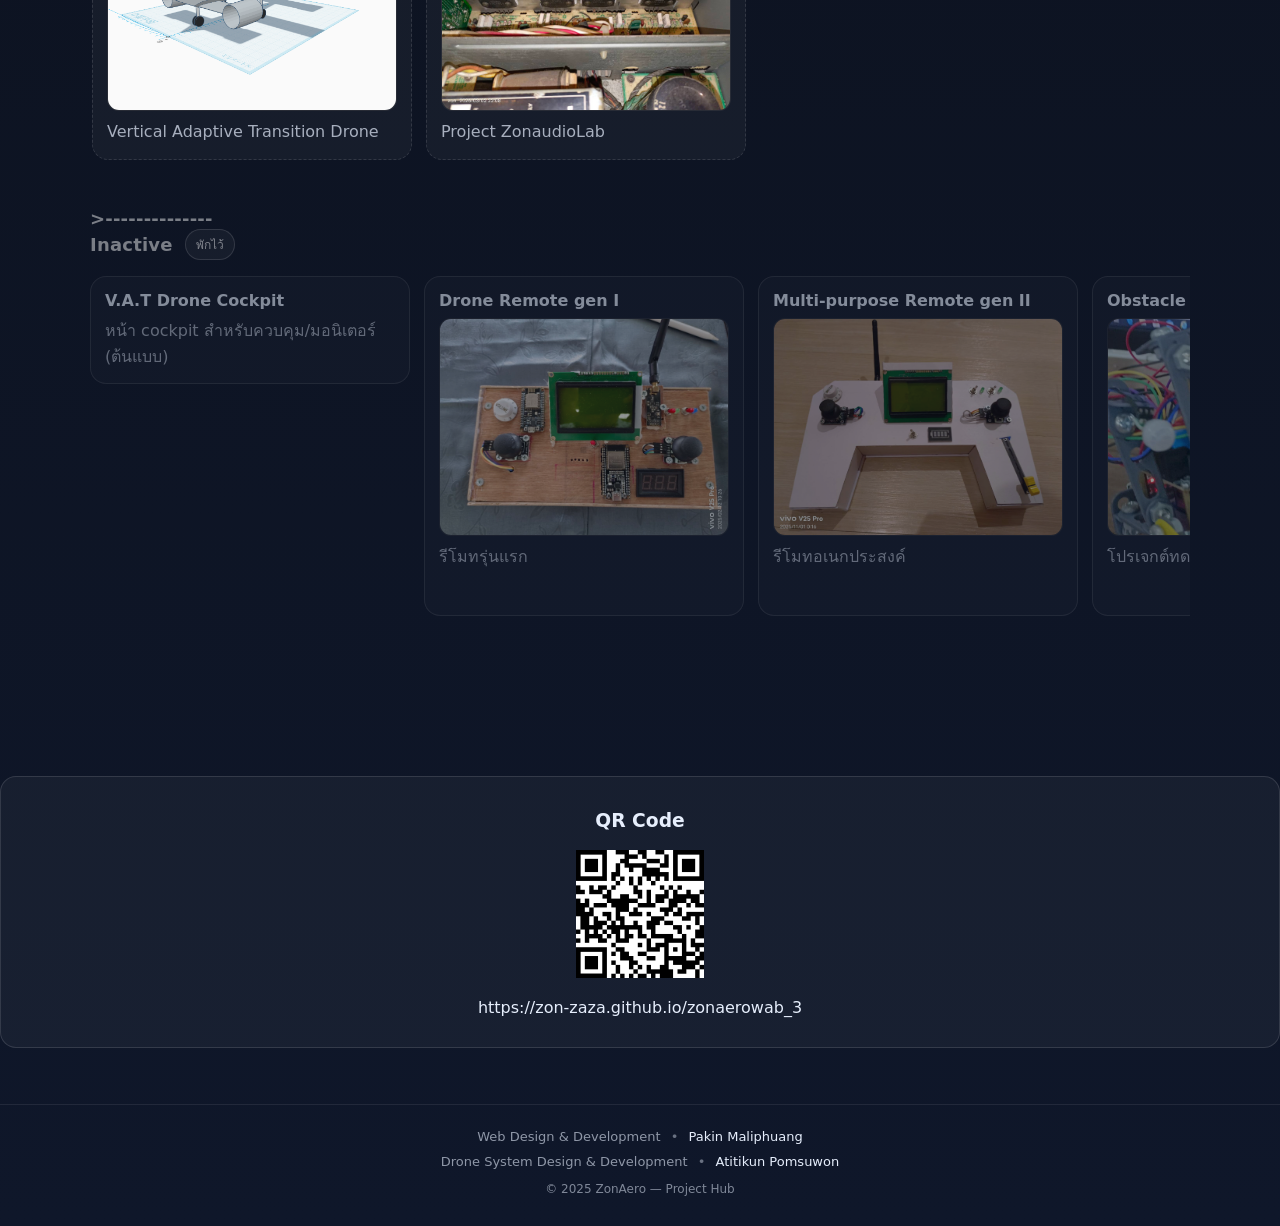
==== commit 4a7360d4: "index.html ลบ testออก" ====
--- a/index.html
+++ b/index.html
@@ -42,7 +42,7 @@
       <div class="container">
         <h2 class="section-title reveal"><span class="bluetexT">Projects</span></h2>
         <p class="section-desc reveal">
-          แบ่งตามสถานะการพัฒนา testtt
+          แบ่งตามสถานะการพัฒนา
         </p>
 
           <div class="hlist" aria-label="Active projects">
